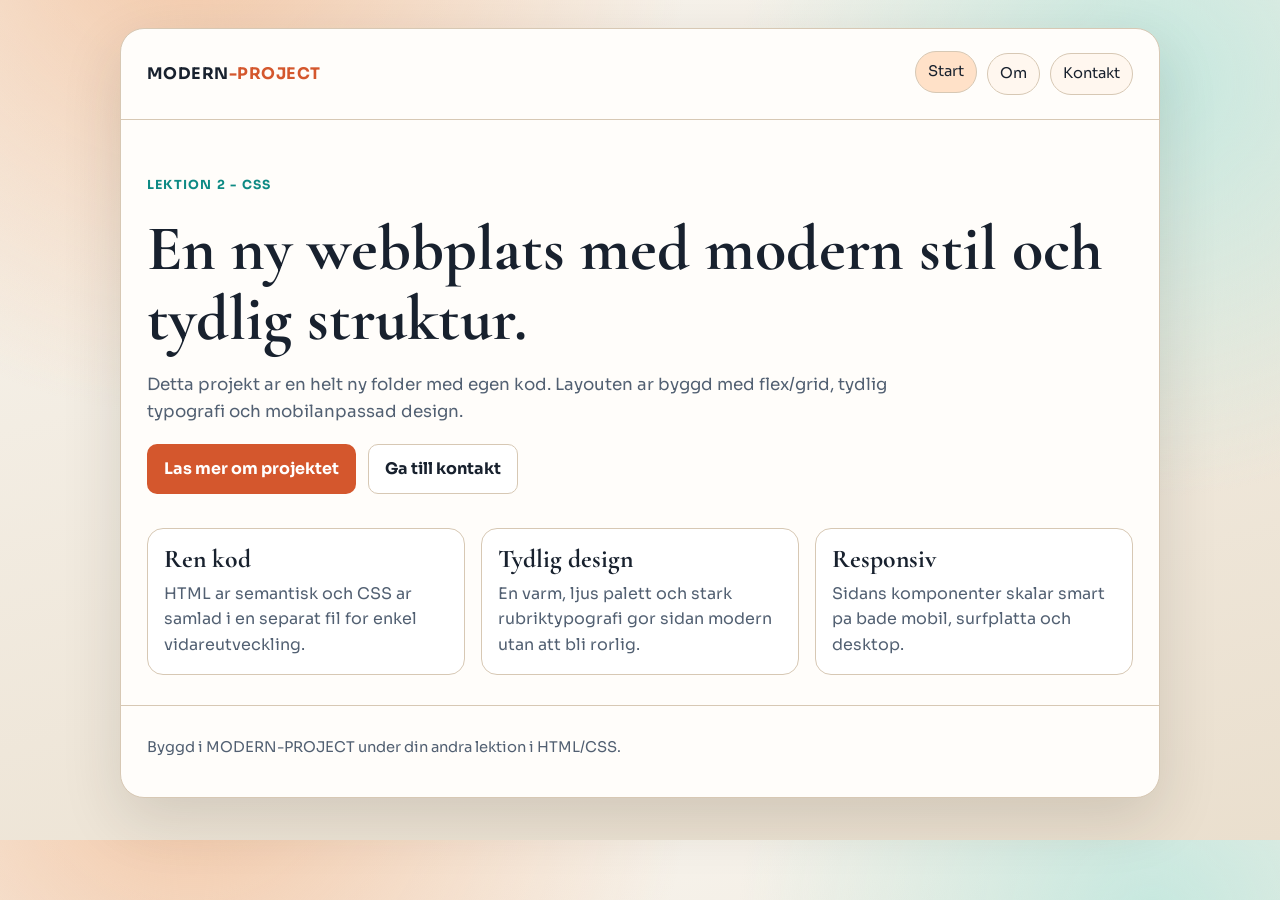
==== MODERN-PROJECT/index.html @ 12257988 "Add MODERN-PROJECT as separate modern site" ====
<!DOCTYPE html>
<html lang="sv">
<head>
  <meta charset="UTF-8">
  <meta name="viewport" content="width=device-width, initial-scale=1.0">
  <title>MODERN-PROJECT | Start</title>
  <link rel="preconnect" href="https://fonts.googleapis.com">
  <link rel="preconnect" href="https://fonts.gstatic.com" crossorigin>
  <link href="https://fonts.googleapis.com/css2?family=Cormorant+Garamond:wght@500;700&family=Sora:wght@400;600;700&display=swap" rel="stylesheet">
  <link rel="stylesheet" href="styles.css">
</head>
<body>
  <div class="page-wrap">
    <header class="site-header">
      <a class="brand" href="index.html">MODERN<span>-PROJECT</span></a>
      <nav class="site-nav">
        <a class="active" href="index.html">Start</a>
        <a href="about.html">Om</a>
        <a href="contact.html">Kontakt</a>
      </nav>
    </header>

    <section class="hero">
      <p class="kicker">Lektion 2 - CSS</p>
      <h1>En ny webbplats med modern stil och tydlig struktur.</h1>
      <p class="lead">Detta projekt ar en helt ny folder med egen kod. Layouten ar byggd med flex/grid, tydlig typografi och mobilanpassad design.</p>
      <div class="cta-row">
        <a class="btn btn-primary" href="about.html">Las mer om projektet</a>
        <a class="btn btn-secondary" href="contact.html">Ga till kontakt</a>
      </div>
    </section>

    <section class="content">
      <article class="card">
        <h3>Ren kod</h3>
        <p>HTML ar semantisk och CSS ar samlad i en separat fil for enkel vidareutveckling.</p>
      </article>
      <article class="card">
        <h3>Tydlig design</h3>
        <p>En varm, ljus palett och stark rubriktypografi gor sidan modern utan att bli rorlig.</p>
      </article>
      <article class="card">
        <h3>Responsiv</h3>
        <p>Sidans komponenter skalar smart pa bade mobil, surfplatta och desktop.</p>
      </article>
    </section>

    <footer class="site-footer">
      <p>Byggd i MODERN-PROJECT under din andra lektion i HTML/CSS.</p>
    </footer>
  </div>
</body>
</html>
---- MODERN-PROJECT/styles.css ----
:root {
  --bg-cream: #f8f5ef;
  --bg-sand: #eadfce;
  --ink: #18212e;
  --muted: #526072;
  --card: #fffdf9;
  --line: #d7c8b4;
  --accent: #d4572d;
  --accent-strong: #ac3d19;
  --teal: #0e8a84;
}

* {
  box-sizing: border-box;
}

html,
body {
  margin: 0;
  padding: 0;
}

body {
  font-family: "Sora", "Avenir Next", "Segoe UI", sans-serif;
  color: var(--ink);
  background: radial-gradient(circle at 15% -10%, #f3c7a6 0%, transparent 35%),
    radial-gradient(circle at 90% 10%, #c6e8df 0%, transparent 30%),
    linear-gradient(165deg, var(--bg-cream), var(--bg-sand));
  line-height: 1.6;
}

.page-wrap {
  width: min(1040px, 92%);
  margin: 28px auto 42px;
  background: color-mix(in srgb, var(--card) 88%, white 12%);
  border: 1px solid var(--line);
  border-radius: 24px;
  box-shadow: 0 22px 60px rgba(42, 34, 25, 0.14);
  overflow: hidden;
}

.site-header {
  padding: 24px 26px;
  border-bottom: 1px solid var(--line);
  display: flex;
  align-items: center;
  justify-content: space-between;
  gap: 16px;
}

.brand {
  text-decoration: none;
  color: var(--ink);
  font-weight: 700;
  letter-spacing: 0.03em;
}

.brand span {
  color: var(--accent);
}

.site-nav {
  display: flex;
  flex-wrap: wrap;
  gap: 10px;
}

.site-nav a {
  text-decoration: none;
  color: var(--ink);
  background: #fff7ef;
  border: 1px solid var(--line);
  padding: 8px 12px;
  border-radius: 999px;
  font-size: 0.92rem;
  transition: transform 0.22s ease, background-color 0.22s ease;
}

.site-nav a:hover,
.site-nav a.active {
  background: #ffe1c8;
  transform: translateY(-2px);
}

.hero {
  padding: 56px 26px 28px;
  display: grid;
  gap: 18px;
}

.kicker {
  margin: 0;
  color: var(--teal);
  text-transform: uppercase;
  letter-spacing: 0.1em;
  font-size: 0.78rem;
  font-weight: 700;
}

h1,
h2,
h3 {
  margin: 0;
  font-family: "Cormorant Garamond", Georgia, serif;
  line-height: 1.1;
}

h1 {
  font-size: clamp(2.3rem, 5.3vw, 4rem);
}

h2 {
  font-size: clamp(1.9rem, 4vw, 2.8rem);
}

.lead {
  max-width: 64ch;
  color: var(--muted);
  margin: 0;
  font-size: 1.05rem;
}

.cta-row {
  display: flex;
  flex-wrap: wrap;
  gap: 12px;
}

.btn {
  text-decoration: none;
  padding: 11px 16px;
  border-radius: 10px;
  font-weight: 700;
  border: 1px solid transparent;
  transition: transform 0.2s ease, opacity 0.2s ease;
}

.btn:hover {
  transform: translateY(-2px);
  opacity: 0.95;
}

.btn-primary {
  background: var(--accent);
  color: #fff;
}

.btn-secondary {
  color: var(--ink);
  border-color: var(--line);
  background: #fff;
}

.content {
  padding: 6px 26px 30px;
  display: grid;
  gap: 16px;
  grid-template-columns: repeat(auto-fit, minmax(220px, 1fr));
}

.card {
  border: 1px solid var(--line);
  border-radius: 16px;
  padding: 16px;
  background: #fff;
  animation: rise-in 0.6s ease both;
}

.card h3 {
  font-size: 1.6rem;
  margin-bottom: 8px;
}

.card p {
  margin: 0;
  color: var(--muted);
}

.card:nth-child(2) {
  animation-delay: 0.08s;
}

.card:nth-child(3) {
  animation-delay: 0.16s;
}

.panel {
  padding: 28px 26px 34px;
}

.form-grid {
  display: grid;
  gap: 12px;
  max-width: 560px;
}

label {
  font-weight: 600;
  font-size: 0.92rem;
}

input,
textarea {
  width: 100%;
  border: 1px solid #cbbca8;
  border-radius: 10px;
  padding: 11px 12px;
  font: inherit;
  background: #fffcf7;
}

textarea {
  min-height: 130px;
  resize: vertical;
}

button {
  width: fit-content;
  border: 0;
  border-radius: 10px;
  padding: 11px 15px;
  background: var(--teal);
  color: #fff;
  font-weight: 700;
  cursor: pointer;
}

.site-footer {
  border-top: 1px solid var(--line);
  padding: 16px 26px 22px;
  color: var(--muted);
  font-size: 0.92rem;
}

@keyframes rise-in {
  from {
    opacity: 0;
    transform: translateY(10px);
  }

  to {
    opacity: 1;
    transform: translateY(0);
  }
}

@media (max-width: 760px) {
  .site-header {
    align-items: flex-start;
    flex-direction: column;
  }

  .hero {
    padding-top: 36px;
  }
}
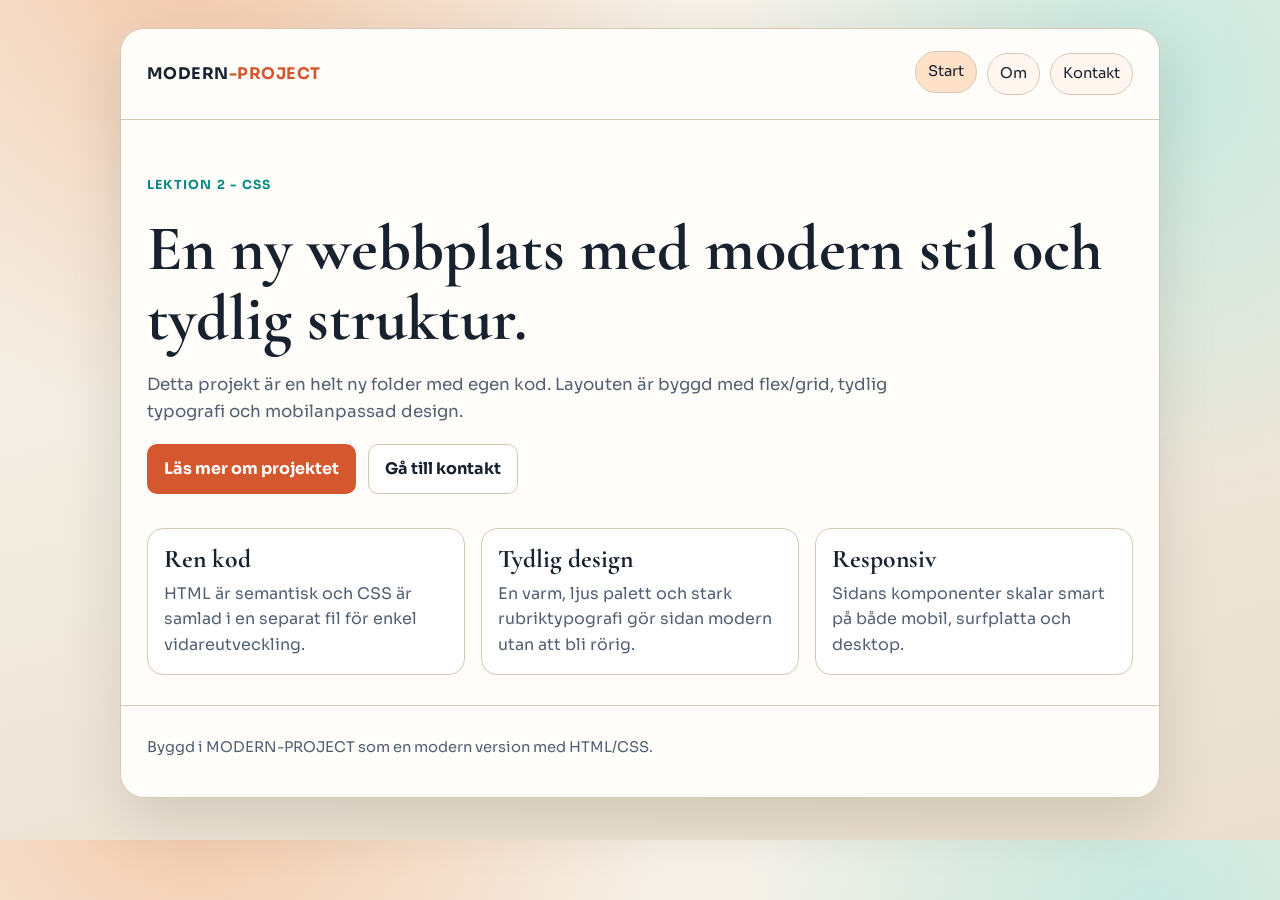
==== commit 7b041ef0: "Update original and modern index pages" ====
--- a/MODERN-PROJECT/index.html
+++ b/MODERN-PROJECT/index.html
@@ -23,30 +23,30 @@
     <section class="hero">
       <p class="kicker">Lektion 2 - CSS</p>
       <h1>En ny webbplats med modern stil och tydlig struktur.</h1>
-      <p class="lead">Detta projekt ar en helt ny folder med egen kod. Layouten ar byggd med flex/grid, tydlig typografi och mobilanpassad design.</p>
+      <p class="lead">Detta projekt är en helt ny folder med egen kod. Layouten är byggd med flex/grid, tydlig typografi och mobilanpassad design.</p>
       <div class="cta-row">
-        <a class="btn btn-primary" href="about.html">Las mer om projektet</a>
-        <a class="btn btn-secondary" href="contact.html">Ga till kontakt</a>
+        <a class="btn btn-primary" href="about.html">Läs mer om projektet</a>
+        <a class="btn btn-secondary" href="contact.html">Gå till kontakt</a>
       </div>
     </section>
 
     <section class="content">
       <article class="card">
         <h3>Ren kod</h3>
-        <p>HTML ar semantisk och CSS ar samlad i en separat fil for enkel vidareutveckling.</p>
+        <p>HTML är semantisk och CSS är samlad i en separat fil för enkel vidareutveckling.</p>
       </article>
       <article class="card">
         <h3>Tydlig design</h3>
-        <p>En varm, ljus palett och stark rubriktypografi gor sidan modern utan att bli rorlig.</p>
+        <p>En varm, ljus palett och stark rubriktypografi gör sidan modern utan att bli rörig.</p>
       </article>
       <article class="card">
         <h3>Responsiv</h3>
-        <p>Sidans komponenter skalar smart pa bade mobil, surfplatta och desktop.</p>
+        <p>Sidans komponenter skalar smart på både mobil, surfplatta och desktop.</p>
       </article>
     </section>
 
     <footer class="site-footer">
-      <p>Byggd i MODERN-PROJECT under din andra lektion i HTML/CSS.</p>
+      <p>Byggd i MODERN-PROJECT som en modern version med HTML/CSS.</p>
     </footer>
   </div>
 </body>
